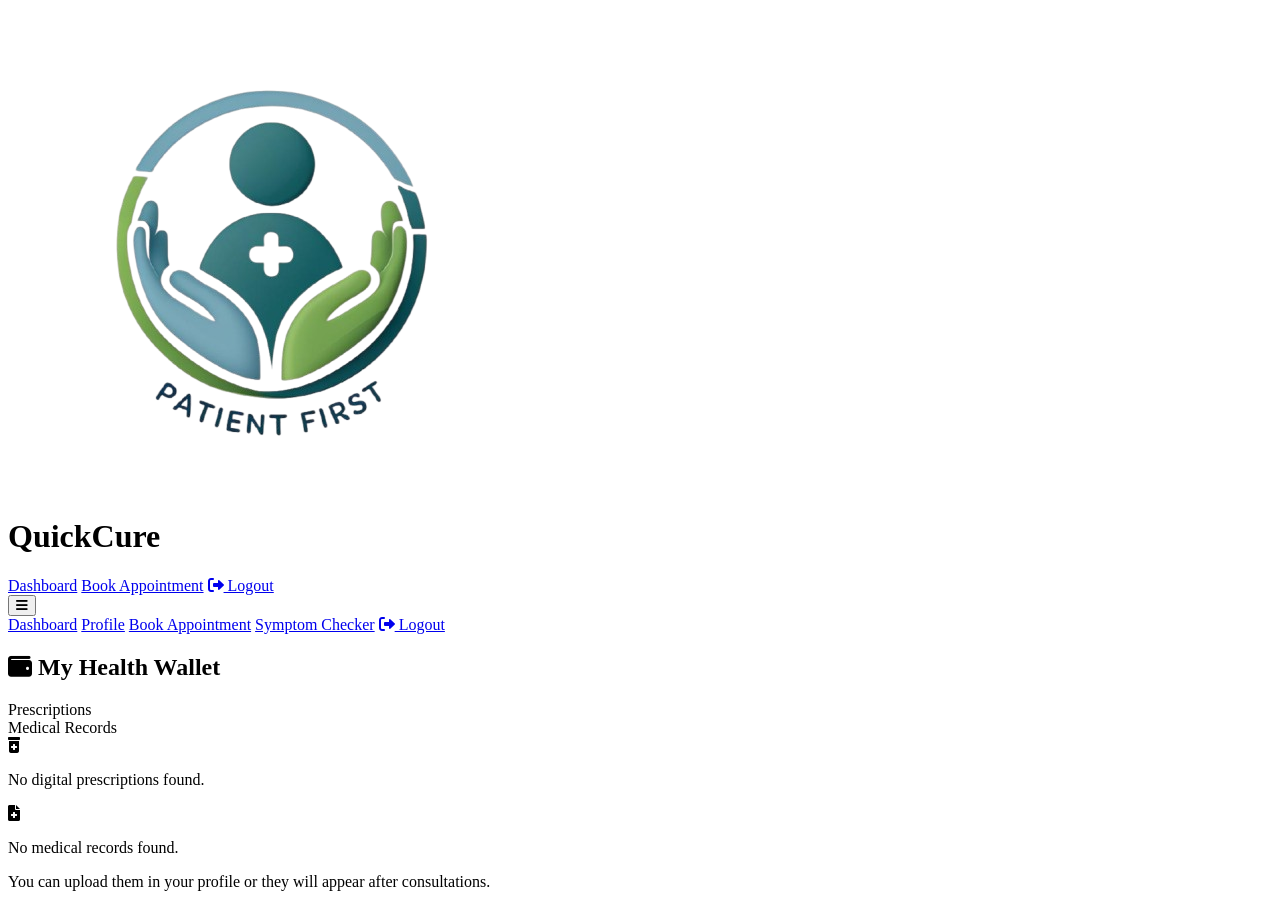
==== patient-wallet.html @ e78ad3d3 "Add files via upload" ====
<!DOCTYPE html>
<html lang="en">
<head>
  <meta charset="UTF-8" />
  <meta name="viewport" content="width=device-width, initial-scale=1" />
  <title>Health Wallet - QuickCure</title>
  <link
    rel="stylesheet"
    href="https://cdnjs.cloudflare.com/ajax/libs/font-awesome/6.0.0/css/all.min.css"
  />
  <link rel="stylesheet" href="Patient-wallet.css" />
</head>
<body>
  <header class="header">
    <div class="container">
      <div class="logo">
        <img src="QuickCureLogo.png" alt="Quickcure Logo" class="logo-img" />
        <h1>QuickCure</h1>
      </div>
      <nav class="nav" role="navigation" aria-label="Primary Navigation">
        <a href="patient.html">Dashboard</a>
        <a href="patient-appointment.html">Book Appointment</a>
        <a href="#" id="logoutBtnDesktop" class="logout-btn">
          <i class="fas fa-sign-out-alt"></i> Logout
        </a>
        <!-- <a href="patient-profile.html">
          <img src="User-Profile.png" alt="User  Profile" />
        </a> -->
      </nav>
      <button id="mobileMenuBtn" class="mobile-menu-btn" aria-label="Toggle menu" aria-expanded="false" aria-controls="mobileMenu">
        <i class="fas fa-bars"></i>
      </button>
      <div id="mobileMenu" class="mobile-menu" aria-hidden="true">
        <a href="patient.html">Dashboard</a>
        <a href="patient-profile.html">Profile</a>
        <a href="patient-appointment.html">Book Appointment</a>
        <a href="patient-symptom-checker.html">Symptom Checker</a>
        <a href="#" id="logoutBtnMobile" class="logout-btn">
          <i class="fas fa-sign-out-alt"></i> Logout
        </a>
      </div>
    </div>
  </header>

  <main class="patient-dashboard" role="main">
    <div class="container">
      <section class="health-wallet-section" aria-label="My Health Wallet">
        <h2><i class="fas fa-wallet"></i> My Health Wallet</h2>
        <div class="wallet-tabs" role="tablist">
          <div class="wallet-tab active" data-tab="prescriptions" role="tab" tabindex="0" aria-selected="true" aria-controls="prescriptionsContent" id="tab-prescriptions">Prescriptions</div>
          <div class="wallet-tab" data-tab="records" role="tab" tabindex="-1" aria-selected="false" aria-controls="recordsContent" id="tab-records">Medical Records</div>
        </div>

        <div id="prescriptionsContent" class="tab-content active" role="tabpanel" aria-labelledby="tab-prescriptions">
          <div class="no-items-message" id="noPrescriptionsMessage">
            <i class="fas fa-prescription-bottle-alt"></i>
            <p>No digital prescriptions found.</p>
          </div>
        </div>

        <div id="recordsContent" class="tab-content" role="tabpanel" aria-labelledby="tab-records">
          <div class="no-items-message" id="noRecordsMessage">
            <i class="fas fa-file-medical"></i>
            <p>No medical records found.</p>
            <p>You can upload them in your profile or they will appear after consultations.</p>
          </div>
        </div>
      </section>
    </div>
  </main>

  <div id="notification" class="notification" role="alert" aria-live="assertive"></div>

  <!-- <footer>
    <p>© 2025 QuickCare. Making healthcare accessible for everyone.</p>
  </footer> -->

  <script src="Patient-wallet.js"></script>
</body>
</html>
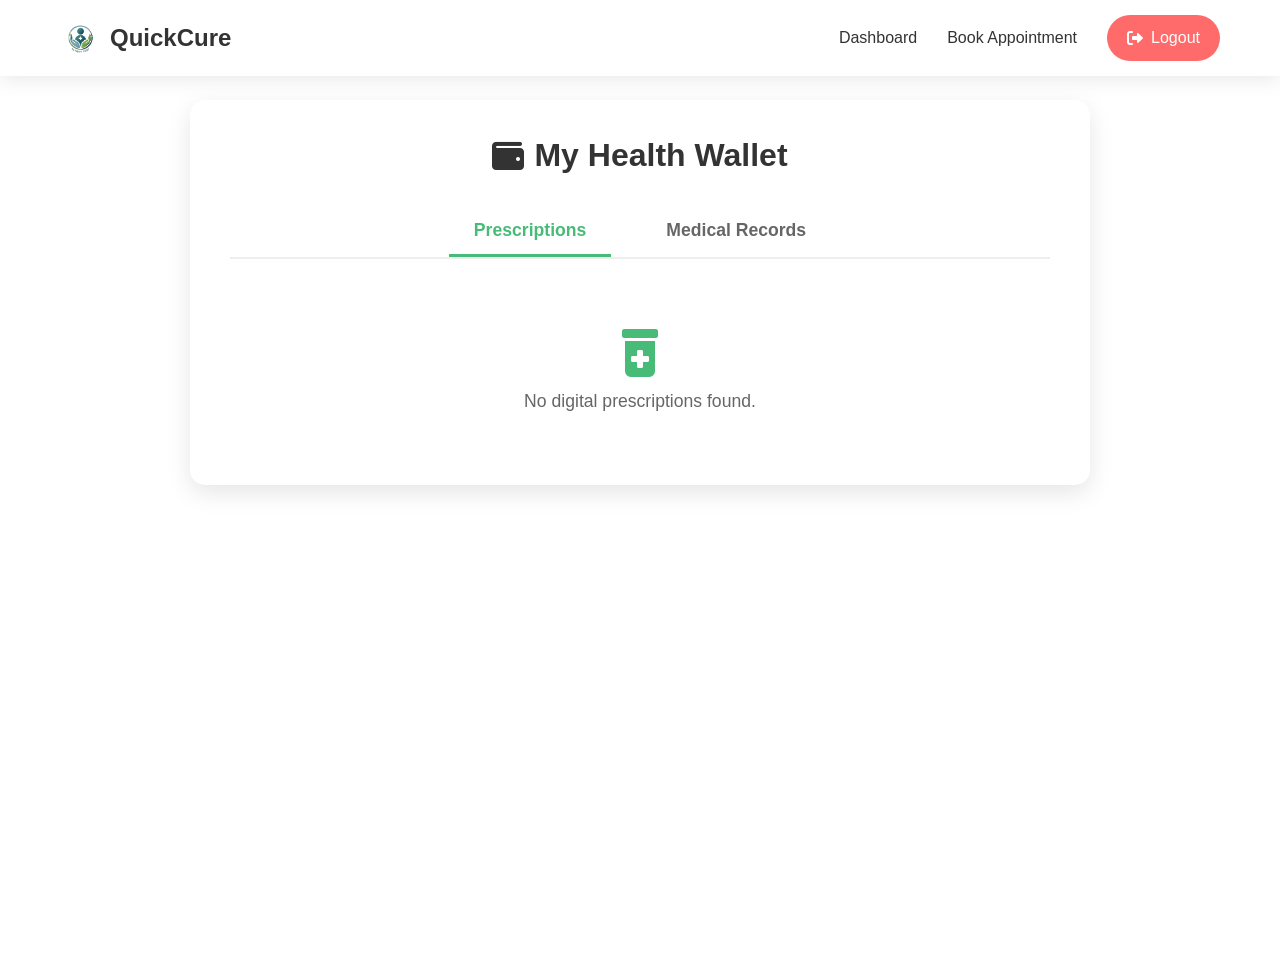
==== commit 2a909c3b: "Update patient-wallet.html" ====
--- a/patient-wallet.html
+++ b/patient-wallet.html
@@ -8,7 +8,7 @@
     rel="stylesheet"
     href="https://cdnjs.cloudflare.com/ajax/libs/font-awesome/6.0.0/css/all.min.css"
   />
-  <link rel="stylesheet" href="Patient-wallet.css" />
+  <link rel="stylesheet" href="patient-wallet.css" />
 </head>
 <body>
   <header class="header">
@@ -77,4 +77,5 @@
 
   <script src="Patient-wallet.js"></script>
 </body>
-</html>+
+</html>
--- a/patient-wallet.css
+++ b/patient-wallet.css
@@ -0,0 +1,312 @@
+@import url('https://fonts.googleapis.com/css2?family=Inter:wght@300;400;500;600;700&display=swap');
+
+* {
+    margin: 0;
+    padding: 0;
+    box-sizing: border-box;
+}
+
+body {
+    font-family: 'Inter', sans-serif;
+    background: linear-gradient(#f5f7fa);
+    color: #333;
+    line-height: 1.6;
+    min-height: 100vh;
+}
+
+.container {
+    max-width: 1200px;
+    margin: 0 auto;
+    padding: 0 20px;
+}
+
+/* Header */
+.header {
+  background: rgba(255, 255, 255, 0.95);
+  backdrop-filter: blur(10px);
+  position: fixed;
+  top: 0;
+  width: 100%;
+  z-index: 1000;
+  box-shadow: 0 2px 20px rgba(0, 0, 0, 0.1);
+}
+.header .container {
+  display: flex;
+  justify-content: space-between;
+  align-items: center;
+  padding: 15px 20px;
+}
+.logo {
+  display: flex;
+  align-items: center;
+  gap: 10px;
+}
+.logo-img {
+  width: 40px;
+  height: 40px;
+  border-radius: 6px;
+  object-fit: contain;
+}
+.logo h1 {
+  font-size: 1.5rem;
+  font-weight: 700;
+  color: #333;
+}
+.nav {
+  display: flex;
+  align-items: center;
+  gap: 30px;
+}
+.nav a {
+  color: #333;
+  text-decoration: none;
+  font-weight: 500;
+  transition: color 0.3s ease;
+}
+.nav a:hover {
+  color: #667eea;
+}
+.logout-btn {
+  background: #ff6b6b;
+  color: white !important;
+  padding: 10px 20px;
+  border-radius: 25px;
+  display: flex;
+  align-items: center;
+  gap: 8px;
+  transition: all 0.3s ease;
+  font-weight: 600;
+  cursor: pointer;
+  text-decoration: none;
+}
+.logout-btn:hover {
+  background: #ff5252;
+  transform: translateY(-2px);
+}
+.mobile-menu-btn {
+  display: none;
+  background: none;
+  border: none;
+  font-size: 1.8rem;
+  color: #333;
+  cursor: pointer;
+  padding: 5px;
+}
+.mobile-menu {
+  display: none;
+  flex-direction: column;
+  background: rgba(255, 255, 255, 0.98);
+  padding: 20px;
+  gap: 15px;
+  position: absolute;
+  top: 100%;
+  left: 0;
+  right: 0;
+  box-shadow: 0 4px 6px rgba(0, 0, 0, 0.1);
+  z-index: 999;
+}
+.mobile-menu.active {
+  display: flex;
+}
+.mobile-menu a {
+  color: #333;
+  text-decoration: none;
+  padding: 10px 0;
+  border-bottom: 1px solid #eee;
+  display: flex;
+  align-items: center;
+  gap: 10px;
+}
+.mobile-menu a:last-child {
+  border-bottom: none;
+}
+.mobile-menu a:hover {
+  color: #667eea;
+}
+.nav > a img {
+  width: 50px;
+  height: 50px;
+  border-radius: 50%;
+  object-fit: cover;
+}
+
+/* Main content */
+main.patient-dashboard {
+  margin-top: 80px;
+  padding: 20px 0 40px;
+}
+.health-wallet-section {
+  background: white;
+  border-radius: 15px;
+  padding: 30px 40px;
+  box-shadow: 0 8px 25px rgba(0, 0, 0, 0.1);
+  max-width: 900px;
+  margin: 0 auto;
+}
+.health-wallet-section h2 {
+  font-size: 2rem;
+  font-weight: 700;
+  margin-bottom: 25px;
+  color: #333;
+  display: flex;
+  align-items: center;
+  gap: 10px;
+  justify-content: center;
+}
+.wallet-tabs {
+  display: flex;
+  justify-content: center;
+  gap: 30px;
+  margin-bottom: 30px;
+  border-bottom: 2px solid #eee;
+}
+.wallet-tab {
+  padding: 10px 25px;
+  font-weight: 600;
+  font-size: 1.1rem;
+  color: #666;
+  cursor: pointer;
+  border-bottom: 3px solid transparent;
+  transition: color 0.3s ease, border-color 0.3s ease;
+  user-select: none;
+}
+.wallet-tab.active {
+  color: #48bb78;
+  border-color: #48bb78;
+}
+.tab-content {
+  display: none;
+}
+.tab-content.active {
+  display: block;
+}
+
+/* No items message */
+.no-items-message {
+  text-align: center;
+  color: #666;
+  font-size: 1.1rem;
+  display: flex;
+  flex-direction: column;
+  align-items: center;
+  gap: 10px;
+  padding: 40px 0;
+}
+.no-items-message i {
+  font-size: 3rem;
+  color: #48bb78;
+}
+
+/* Prescription card */
+.prescription-card {
+  background: #f9fafb;
+  border-radius: 15px;
+  padding: 20px 25px;
+  box-shadow: 0 4px 15px rgba(0, 0, 0, 0.05);
+  margin-bottom: 20px;
+  color: #333;
+}
+.prescription-card h3 {
+  font-size: 1.3rem;
+  margin-bottom: 10px;
+  color: #48bb78;
+}
+.prescription-card p {
+  font-size: 1rem;
+  margin-bottom: 6px;
+  color: #555;
+}
+
+/* Medical record card */
+.record-card {
+  background: #f9fafb;
+  border-radius: 15px;
+  padding: 20px 25px;
+  box-shadow: 0 4px 15px rgba(0, 0, 0, 0.05);
+  margin-bottom: 20px;
+  color: #333;
+}
+.record-card h3 {
+  font-size: 1.3rem;
+  margin-bottom: 10px;
+  color: #48bb78;
+}
+.record-card p {
+  font-size: 1rem;
+  margin-bottom: 6px;
+  color: #555;
+}
+.record-card a {
+  color: #48bb78;
+  text-decoration: none;
+  font-weight: 600;
+}
+.record-card a:hover {
+  text-decoration: underline;
+}
+
+/* Notification */
+.notification {
+  position: fixed;
+  bottom: 20px;
+  right: 20px;
+  background: #48bb78;
+  color: white;
+  padding: 15px 25px;
+  border-radius: 30px;
+  box-shadow: 0 4px 15px rgba(0, 0, 0, 0.2);
+  display: none;
+  font-weight: 600;
+  z-index: 1000;
+  animation: slideIn 0.3s ease forwards;
+}
+.notification.error {
+  background: #ef4444;
+}
+.notification.show {
+  display: block;
+}
+@keyframes slideIn {
+  from {
+    transform: translateX(100%);
+    opacity: 0;
+  }
+  to {
+    transform: translateX(0);
+    opacity: 1;
+  }
+}
+
+/* Responsive */
+@media (max-width: 1024px) {
+  .health-wallet-section {
+    padding: 25px 30px;
+  }
+  .wallet-tabs {
+    gap: 20px;
+  }
+}
+@media (max-width: 768px) {
+  .nav {
+    display: none;
+  }
+  .mobile-menu-btn {
+    display: block;
+  }
+  .health-wallet-section {
+    padding: 20px 20px;
+  }
+  .wallet-tabs {
+    flex-wrap: wrap;
+    justify-content: center;
+    gap: 15px;
+  }
+}
+@media (max-width: 480px) {
+  .health-wallet-section h2 {
+    font-size: 1.6rem;
+  }
+  .prescription-card, .record-card {
+    padding: 15px 20px;
+  }
+}
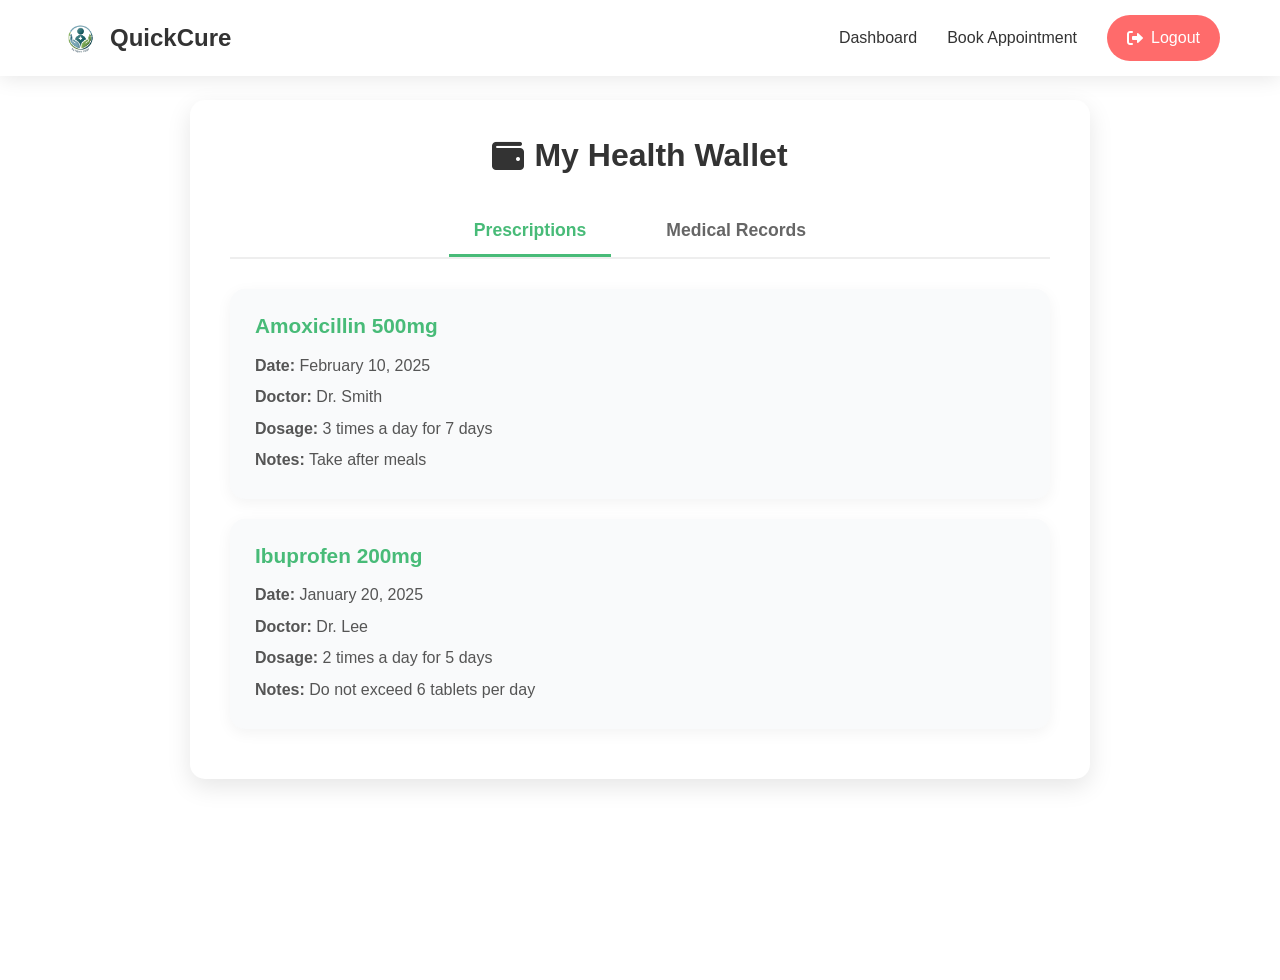
==== commit 212ee673: "Update patient-wallet.html" ====
--- a/patient-wallet.html
+++ b/patient-wallet.html
@@ -75,7 +75,8 @@
     <p>© 2025 QuickCare. Making healthcare accessible for everyone.</p>
   </footer> -->
 
-  <script src="Patient-wallet.js"></script>
+  <script src="patient-wallet.js"></script>
 </body>
 
 </html>
+
